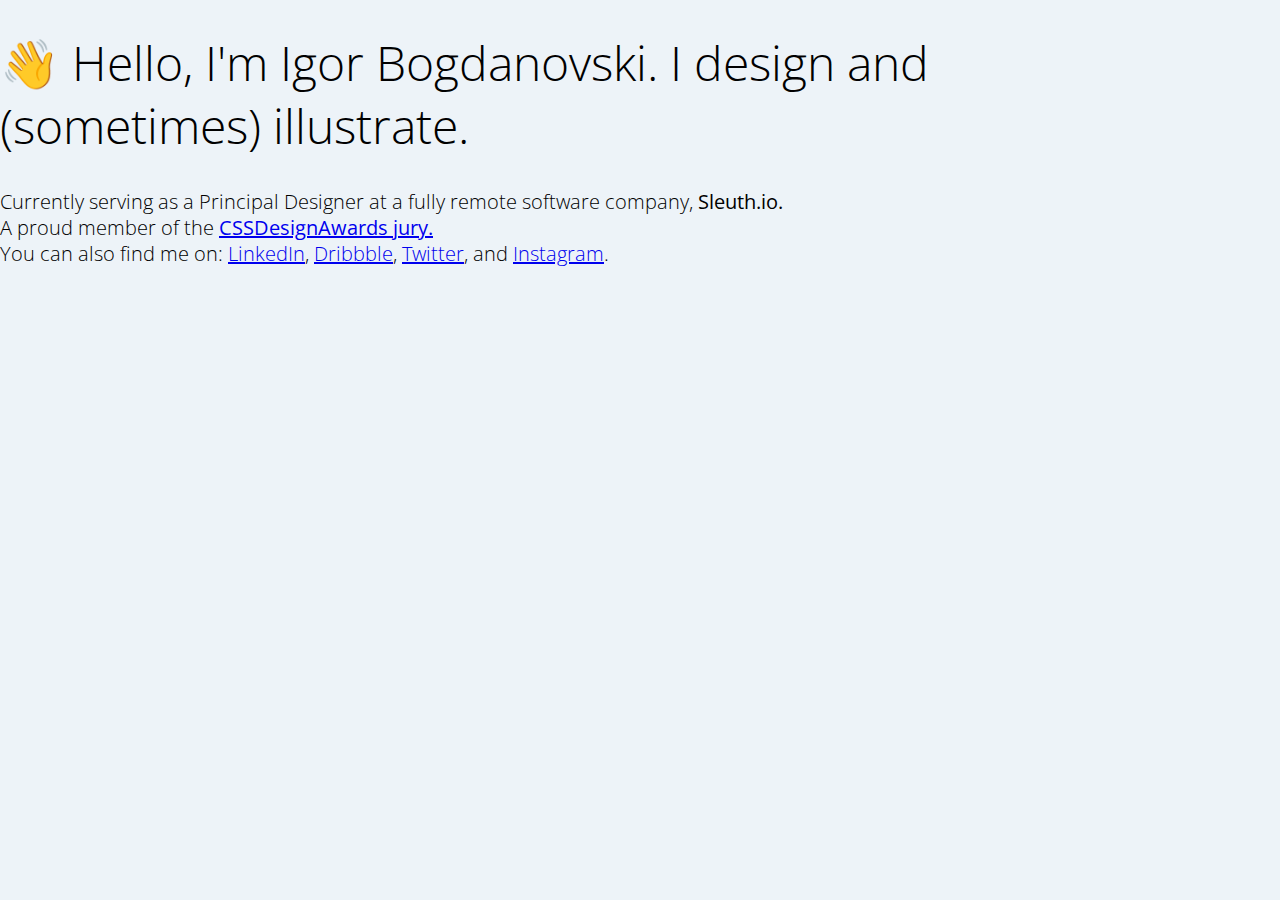
==== index.html @ c1a2abf0 "Started adding CSS" ====
<!DOCTYPE html>
<html>
<head>
	<meta charset="utf-8">
	<meta name="viewport" content="width=device-width, initial-scale=1">
	<title>Igor Bogdanovski</title>
	<link rel="icon" href="img/face_igor_face.jpg">
	<link rel="preconnect" href="https://fonts.googleapis.com">
	<link rel="preconnect" href="https://fonts.gstatic.com" crossorigin>
	<link href="https://fonts.googleapis.com/css2?family=Open+Sans:ital,wght@0,300;0,400;0,500;0,600;0,700;1,300;1,400&display=swap" rel="stylesheet">
	<link rel="stylesheet" type="text/css" href="css/my-page.css">
</head>

<body>
	<!-- header element-->
	<header>
	<h1>👋 Hello, I'm Igor Bogdanovski. I design and (sometimes) illustrate.</h1>
	</header>

<!-- main element -->
	<main>
		<p>
			Currently serving as a Principal Designer at a fully remote software company, <b>Sleuth.io.</b><br>
			A proud member of the 
			<a href="https://www.cssdesignawards.com/"><b>CSSDesignAwards jury.</b></a><br>
			You can also find me on: 
			<a href="https://www.linkedin.com/in/igorbogdanovski/" target="_blank">LinkedIn</a>, 
			<a href="https://dribbble.com/IgorBogdanovski" target="_blank">Dribbble</a>, 
			<a href="https://twitter.com/IgorBogdanovski" target="_blank">Twitter</a>, and 
			<a href="https://www.instagram.com/mr_bogdanovski/" target="_blank">Instagram</a>.
		</p>
	</main>

</body>

</html>
---- css/my-page.css ----
body{
	margin: 0;
	background-color: #edf3f8;
	max-width: 960px;
	
}
h1, p{
	font-family: 'Open Sans', 'Arial', sans-serif;
	color: #000000;
}

header h1{
	font-family: 'Open Sans', 'Arial', sans-serif;
	font-weight: 300;
	font-size: 48px;
	font-style: normal;
	text-transform: none;
	letter-spacing: 0em;
	line-height: 1.3em;
	text-align: left;
	color: black;
	
}

main p{
	font-family: 'Open Sans', 'Arial', sans-serif;
	font-size: 20px;
	font-weight: 100;
	line-height: 1.3em;

}
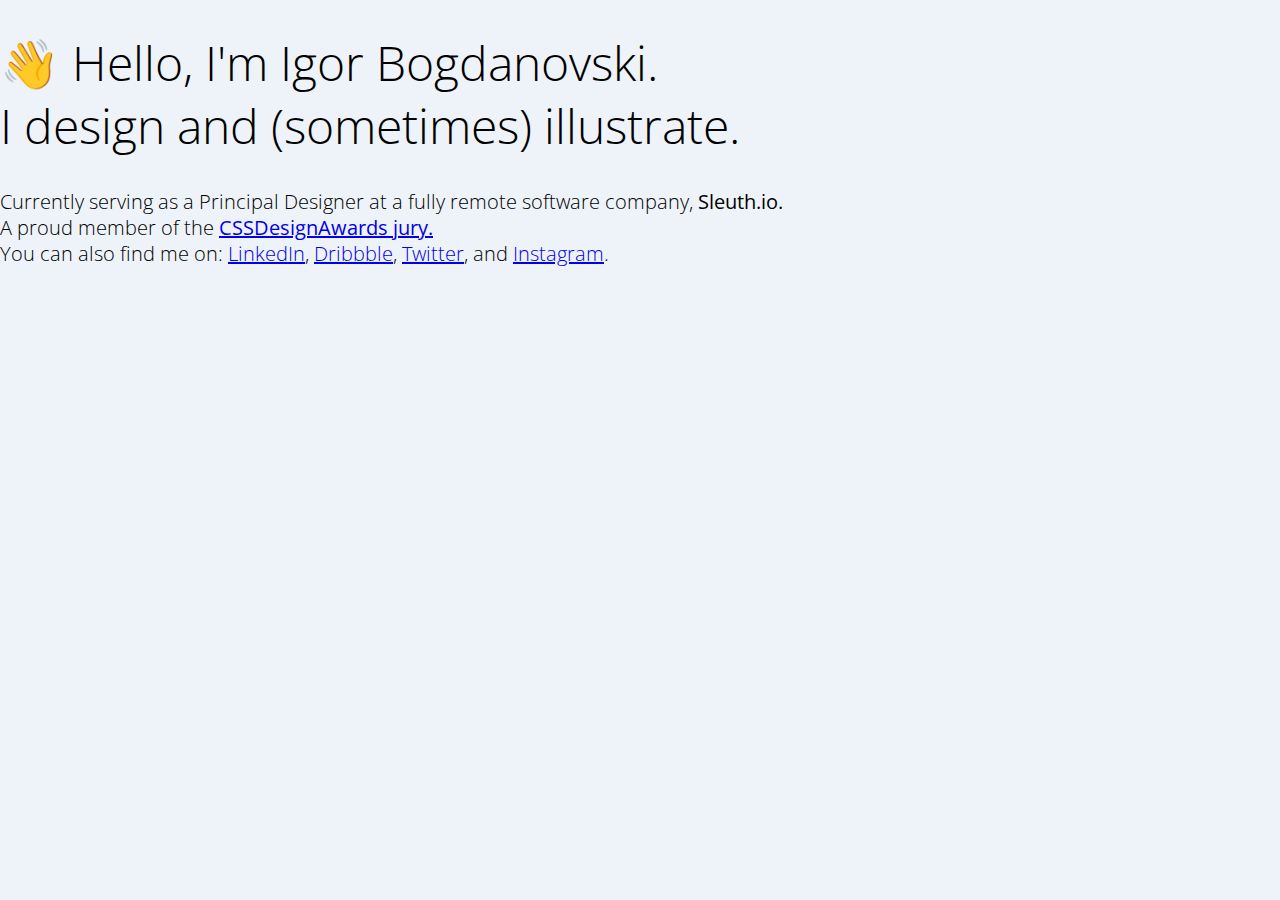
==== commit 77051be7: "Added a break in h1" ====
--- a/index.html
+++ b/index.html
@@ -14,7 +14,8 @@
 <body>
 	<!-- header element-->
 	<header>
-	<h1>👋 Hello, I'm Igor Bogdanovski. I design and (sometimes) illustrate.</h1>
+	<h1>👋 Hello, I'm Igor Bogdanovski.<br>
+	I design and (sometimes) illustrate.</h1>
 	</header>
 
 <!-- main element -->
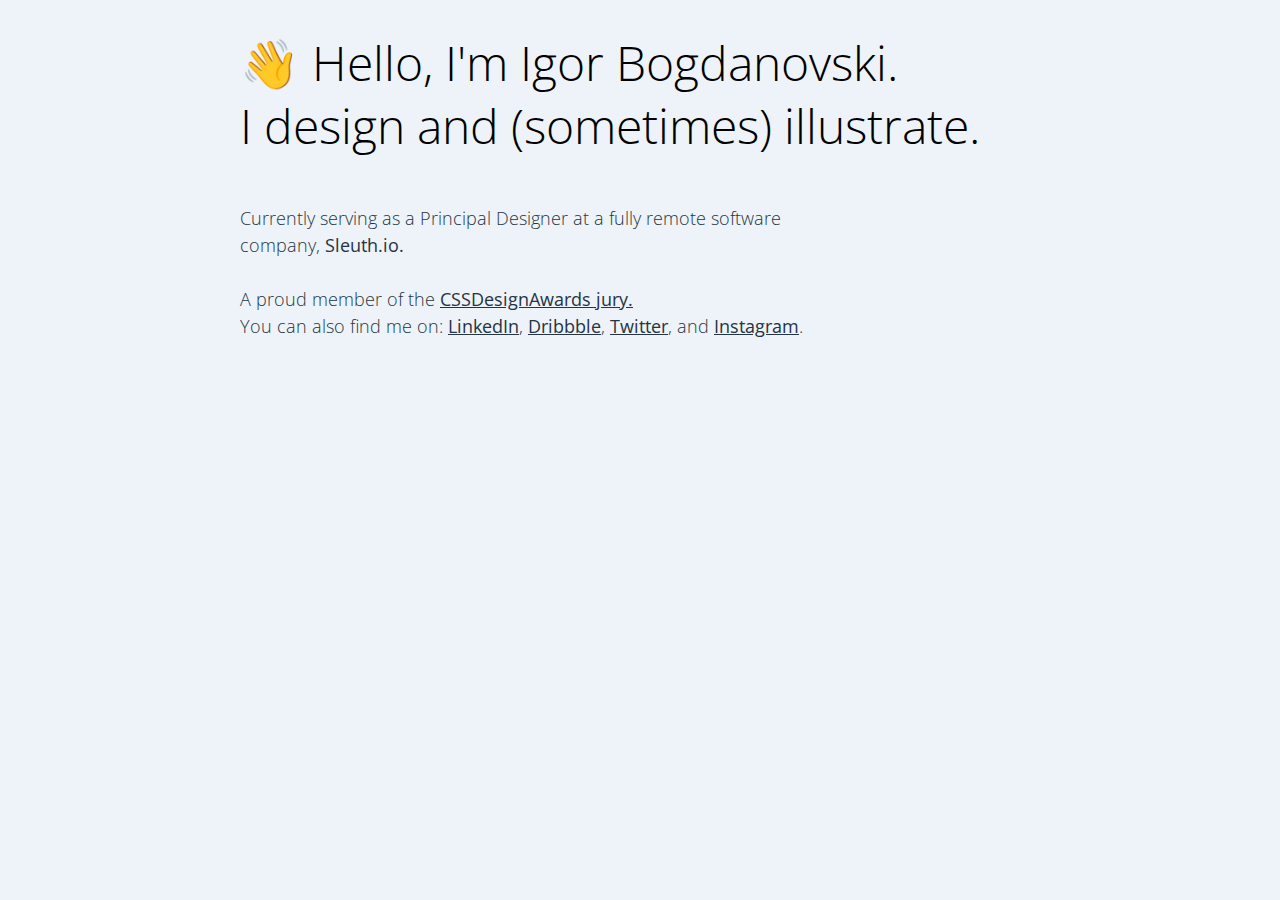
==== commit 8bb86d42: "Changed the css for the text color and centered the page horizontaly" ====
--- a/index.html
+++ b/index.html
@@ -9,9 +9,11 @@
 	<link rel="preconnect" href="https://fonts.gstatic.com" crossorigin>
 	<link href="https://fonts.googleapis.com/css2?family=Open+Sans:ital,wght@0,300;0,400;0,500;0,600;0,700;1,300;1,400&display=swap" rel="stylesheet">
 	<link rel="stylesheet" type="text/css" href="css/my-page.css">
+	
 </head>
 
 <body>
+
 	<!-- header element-->
 	<header>
 	<h1>👋 Hello, I'm Igor Bogdanovski.<br>
@@ -21,14 +23,14 @@
 <!-- main element -->
 	<main>
 		<p>
-			Currently serving as a Principal Designer at a fully remote software company, <b>Sleuth.io.</b><br>
+			Currently serving as a Principal Designer at a fully remote software company, <b>Sleuth.io.</b><br><br>
 			A proud member of the 
 			<a href="https://www.cssdesignawards.com/"><b>CSSDesignAwards jury.</b></a><br>
 			You can also find me on: 
-			<a href="https://www.linkedin.com/in/igorbogdanovski/" target="_blank">LinkedIn</a>, 
-			<a href="https://dribbble.com/IgorBogdanovski" target="_blank">Dribbble</a>, 
-			<a href="https://twitter.com/IgorBogdanovski" target="_blank">Twitter</a>, and 
-			<a href="https://www.instagram.com/mr_bogdanovski/" target="_blank">Instagram</a>.
+			<a href="https://www.linkedin.com/in/igorbogdanovski/" target="_blank"><b>LinkedIn</b></a>, 
+			<a href="https://dribbble.com/IgorBogdanovski" target="_blank"><b>Dribbble</b></a>, 
+			<a href="https://twitter.com/IgorBogdanovski" target="_blank"><b>Twitter</b></a>, and 
+			<a href="https://www.instagram.com/mr_bogdanovski/" target="_blank"><b>Instagram</b></a>.
 		</p>
 	</main>
 
--- a/css/my-page.css
+++ b/css/my-page.css
@@ -1,12 +1,15 @@
 body{
-	margin: 0;
+	margin: auto;
 	background-color: #edf3f8;
-	max-width: 960px;
-	
+	max-width: 800px;
+
 }
+
+
 h1, p{
 	font-family: 'Open Sans', 'Arial', sans-serif;
 	color: #000000;
+
 }
 
 header h1{
@@ -19,14 +22,21 @@
 	line-height: 1.3em;
 	text-align: left;
 	color: black;
-	
+	padding-bottom: 16px;
+
 }
 
 main p{
 	font-family: 'Open Sans', 'Arial', sans-serif;
-	font-size: 20px;
+	font-size: 18px;
 	font-weight: 100;
-	line-height: 1.3em;
+	line-height:1.5em;
+	text-align: left;
+	max-width: 580px;
+	color: #253544;
 
 }
 
+a {
+  color: #253544;
+}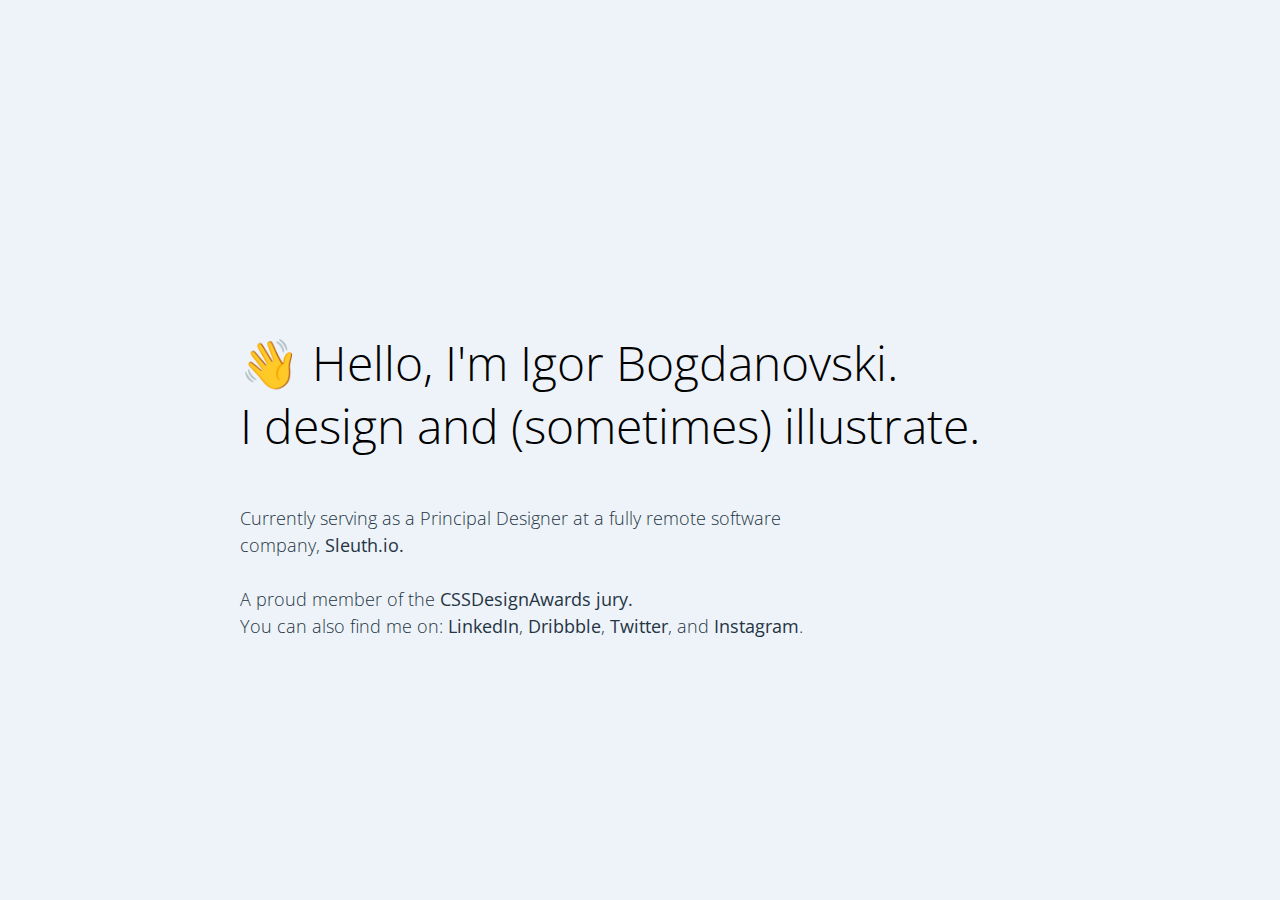
==== commit 5469c548: "Created a div" ====
--- a/index.html
+++ b/index.html
@@ -9,29 +9,36 @@
 	<link rel="preconnect" href="https://fonts.gstatic.com" crossorigin>
 	<link href="https://fonts.googleapis.com/css2?family=Open+Sans:ital,wght@0,300;0,400;0,500;0,600;0,700;1,300;1,400&display=swap" rel="stylesheet">
 	<link rel="stylesheet" type="text/css" href="css/my-page.css">
-	
+		
 </head>
 
 <body>
 
 	<!-- header element-->
 	<header>
-	<h1>👋 Hello, I'm Igor Bogdanovski.<br>
-	I design and (sometimes) illustrate.</h1>
+	
 	</header>
 
 <!-- main element -->
 	<main>
-		<p>
-			Currently serving as a Principal Designer at a fully remote software company, <b>Sleuth.io.</b><br><br>
-			A proud member of the 
-			<a href="https://www.cssdesignawards.com/"><b>CSSDesignAwards jury.</b></a><br>
-			You can also find me on: 
-			<a href="https://www.linkedin.com/in/igorbogdanovski/" target="_blank"><b>LinkedIn</b></a>, 
-			<a href="https://dribbble.com/IgorBogdanovski" target="_blank"><b>Dribbble</b></a>, 
-			<a href="https://twitter.com/IgorBogdanovski" target="_blank"><b>Twitter</b></a>, and 
-			<a href="https://www.instagram.com/mr_bogdanovski/" target="_blank"><b>Instagram</b></a>.
-		</p>
+		<div>
+			<div class="center">
+				
+			<h1>👋 Hello, I'm Igor Bogdanovski.<br>
+				I design and (sometimes) illustrate.
+			</h1>
+
+			<p>
+				Currently serving as a Principal Designer at a fully remote software company, <a href="https://www.sleuth.io/"><b>Sleuth.io.</b></a><br><br>
+				A proud member of the 
+				<a href="https://www.cssdesignawards.com/"><b>CSSDesignAwards jury.</b></a><br>
+				You can also find me on: 
+				<a href="https://www.linkedin.com/in/igorbogdanovski/" target="_blank"><b>LinkedIn</b></a>, 
+				<a href="https://dribbble.com/IgorBogdanovski" target="_blank"><b>Dribbble</b></a>, 
+				<a href="https://twitter.com/IgorBogdanovski" target="_blank"><b>Twitter</b></a>, and 
+				<a href="https://www.instagram.com/mr_bogdanovski/" target="_blank"><b>Instagram</b></a>.
+			</p>
+		</div>
 	</main>
 
 </body>
--- a/css/my-page.css
+++ b/css/my-page.css
@@ -10,9 +10,10 @@
 	font-family: 'Open Sans', 'Arial', sans-serif;
 	color: #000000;
 
+
 }
 
-header h1{
+body h1{
 	font-family: 'Open Sans', 'Arial', sans-serif;
 	font-weight: 300;
 	font-size: 48px;
@@ -37,6 +38,35 @@
 
 }
 
+/* unvisited link */
+
 a {
   color: #253544;
-}+  text-decoration: none;
+}
+
+/* visited link */
+
+a:visited {
+	color: #253544;
+	text-decoration: none;
+}
+
+/* mouse over link */
+
+a:hover {
+	color: #4989c4;
+	text-decoration: none;
+}
+
+/* active */
+
+a:active {
+	color: #4989c4;
+	text-decoration: none;
+}
+
+.center{
+	padding-top: 300px;
+}
+
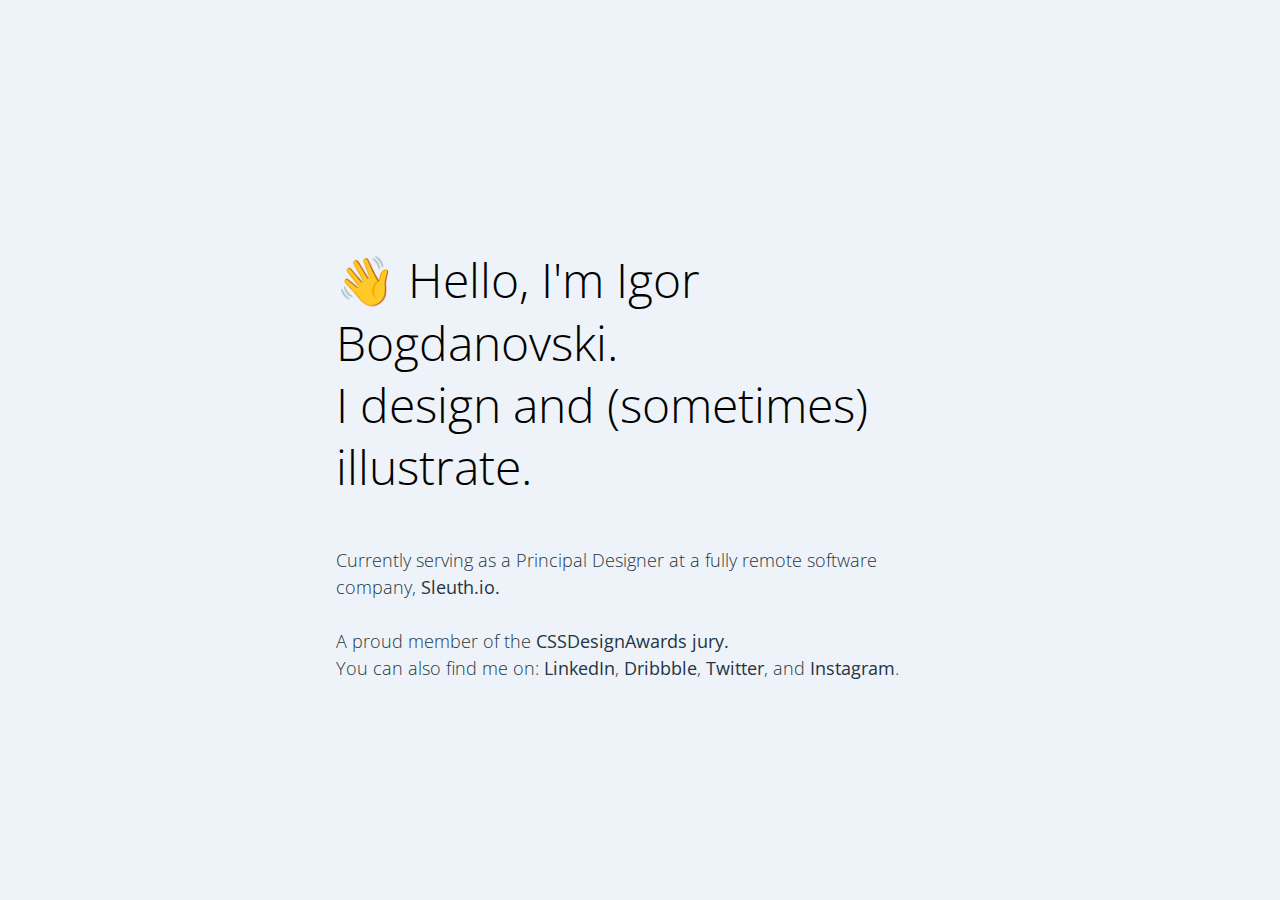
==== commit 661306c9: "Centered the page vert and hor" ====
--- a/index.html
+++ b/index.html
@@ -22,22 +22,24 @@
 <!-- main element -->
 	<main>
 		<div>
-			<div class="center">
-				
-			<h1>👋 Hello, I'm Igor Bogdanovski.<br>
-				I design and (sometimes) illustrate.
-			</h1>
+			<div class="container">
+					<div class="centered-element">
+							
+						<h1>👋 Hello, I'm Igor Bogdanovski.<br>
+							I design and (sometimes) illustrate.
+						</h1>
 
-			<p>
-				Currently serving as a Principal Designer at a fully remote software company, <a href="https://www.sleuth.io/"><b>Sleuth.io.</b></a><br><br>
-				A proud member of the 
-				<a href="https://www.cssdesignawards.com/"><b>CSSDesignAwards jury.</b></a><br>
-				You can also find me on: 
-				<a href="https://www.linkedin.com/in/igorbogdanovski/" target="_blank"><b>LinkedIn</b></a>, 
-				<a href="https://dribbble.com/IgorBogdanovski" target="_blank"><b>Dribbble</b></a>, 
-				<a href="https://twitter.com/IgorBogdanovski" target="_blank"><b>Twitter</b></a>, and 
-				<a href="https://www.instagram.com/mr_bogdanovski/" target="_blank"><b>Instagram</b></a>.
-			</p>
+						<p>
+							Currently serving as a Principal Designer at a fully remote software company, <a href="https://www.sleuth.io/"><b>Sleuth.io.</b></a><br><br>
+							A proud member of the 
+							<a href="https://www.cssdesignawards.com/"><b>CSSDesignAwards jury.</b></a><br>
+							You can also find me on: 
+							<a href="https://www.linkedin.com/in/igorbogdanovski/" target="_blank"><b>LinkedIn</b></a>, 
+							<a href="https://dribbble.com/IgorBogdanovski" target="_blank"><b>Dribbble</b></a>, 
+							<a href="https://twitter.com/IgorBogdanovski" target="_blank"><b>Twitter</b></a>, and 
+							<a href="https://www.instagram.com/mr_bogdanovski/" target="_blank"><b>Instagram</b></a>.
+						</p>
+				</div>
 		</div>
 	</main>
 
--- a/css/my-page.css
+++ b/css/my-page.css
@@ -1,10 +1,21 @@
 body{
-	margin: auto;
 	background-color: #edf3f8;
-	max-width: 800px;
+	position: absolute;
+	top: 50%;
+    left: 50%;
+    transform: translate(-50%, -50%);
+    -ms-transform: translate(-50%, -50%); /* IE 9 */
+    -webkit-transform: translate(-50%, -50%); /* Chrome, Safari, Opera */
 
 }
 
+.container {
+  align-items: center;
+  display: flex;
+  justify-content: center;
+  height: 100%;
+  width: 100%;
+}
 
 h1, p{
 	font-family: 'Open Sans', 'Arial', sans-serif;
@@ -33,10 +44,12 @@
 	font-weight: 100;
 	line-height:1.5em;
 	text-align: left;
-	max-width: 580px;
+	max-width: 800px;
 	color: #253544;
+	
 
 }
+
 
 /* unvisited link */
 
@@ -65,8 +78,3 @@
 	color: #4989c4;
 	text-decoration: none;
 }
-
-.center{
-	padding-top: 300px;
-}
-
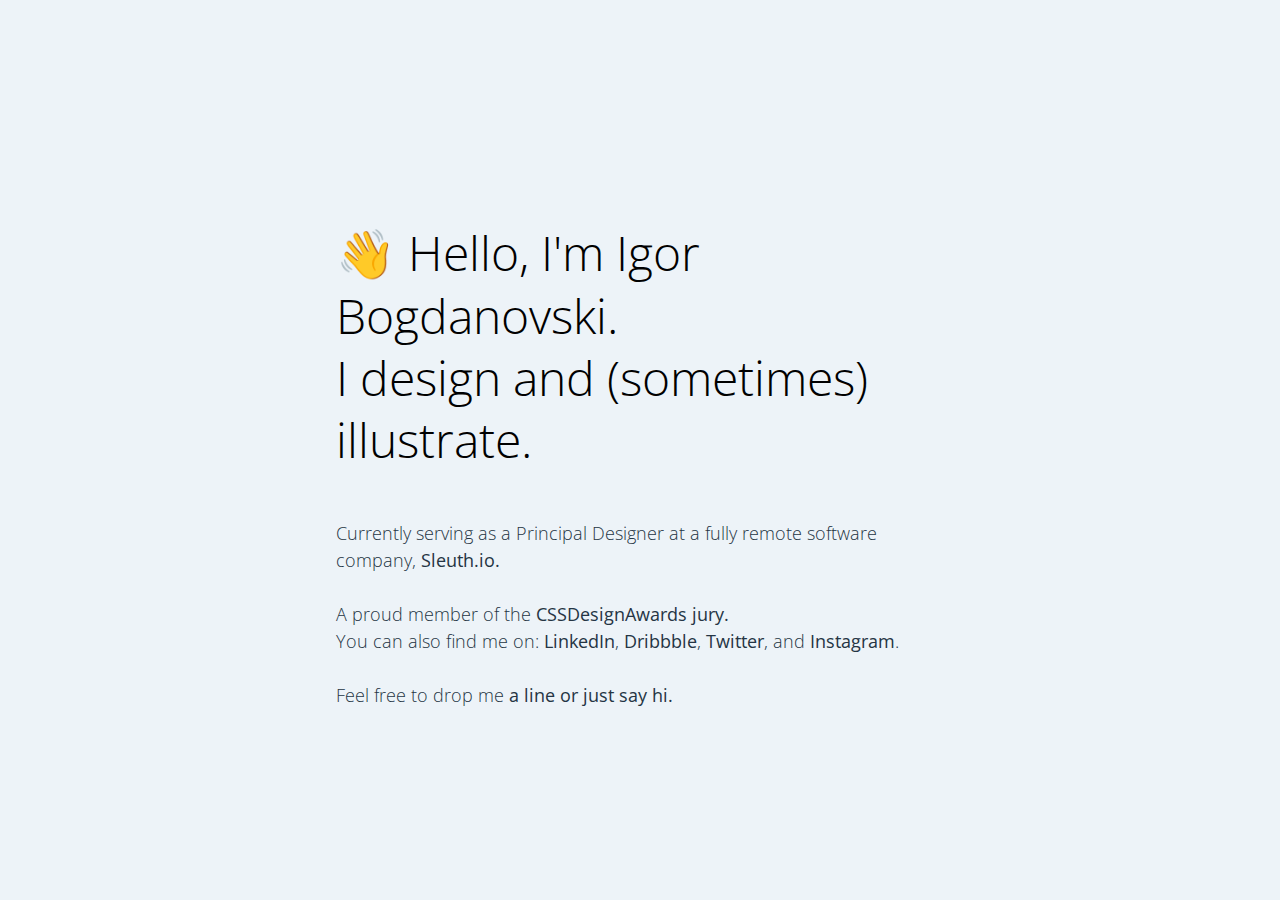
==== commit 2ce4c426: "Updated copy" ====
--- a/index.html
+++ b/index.html
@@ -22,8 +22,8 @@
 <!-- main element -->
 	<main>
 		<div>
-			<div class="container">
-					<div class="centered-element">
+			<div class="main">
+					<div class="wrapper">
 							
 						<h1>👋 Hello, I'm Igor Bogdanovski.<br>
 							I design and (sometimes) illustrate.
@@ -37,7 +37,9 @@
 							<a href="https://www.linkedin.com/in/igorbogdanovski/" target="_blank"><b>LinkedIn</b></a>, 
 							<a href="https://dribbble.com/IgorBogdanovski" target="_blank"><b>Dribbble</b></a>, 
 							<a href="https://twitter.com/IgorBogdanovski" target="_blank"><b>Twitter</b></a>, and 
-							<a href="https://www.instagram.com/mr_bogdanovski/" target="_blank"><b>Instagram</b></a>.
+							<a href="https://www.instagram.com/mr_bogdanovski/" target="_blank"><b>Instagram</b></a>.<br><br>
+							Feel free to drop me<a href="mailto:igo@igorbogdanovski.com"> <b>a line or just say hi.</b>
+
 						</p>
 				</div>
 		</div>
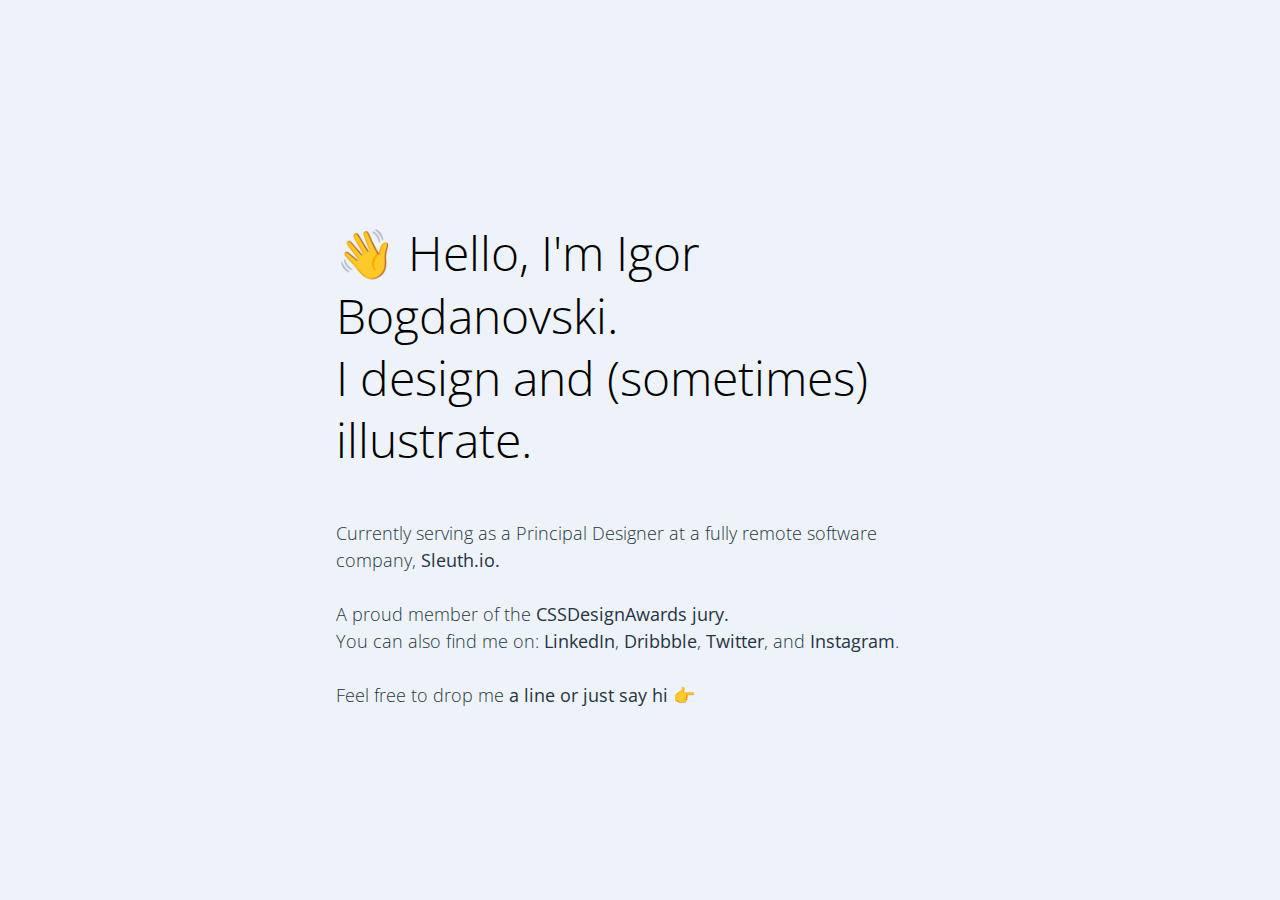
==== commit b270005e: "Adde a symbol" ====
--- a/index.html
+++ b/index.html
@@ -38,7 +38,7 @@
 							<a href="https://dribbble.com/IgorBogdanovski" target="_blank"><b>Dribbble</b></a>, 
 							<a href="https://twitter.com/IgorBogdanovski" target="_blank"><b>Twitter</b></a>, and 
 							<a href="https://www.instagram.com/mr_bogdanovski/" target="_blank"><b>Instagram</b></a>.<br><br>
-							Feel free to drop me<a href="mailto:igo@igorbogdanovski.com"> <b>a line or just say hi.</b>
+							Feel free to drop me<a href="mailto:igor@igorbogdanovski.com"> <b>a line or just say hi 👉</b>
 
 						</p>
 				</div>
